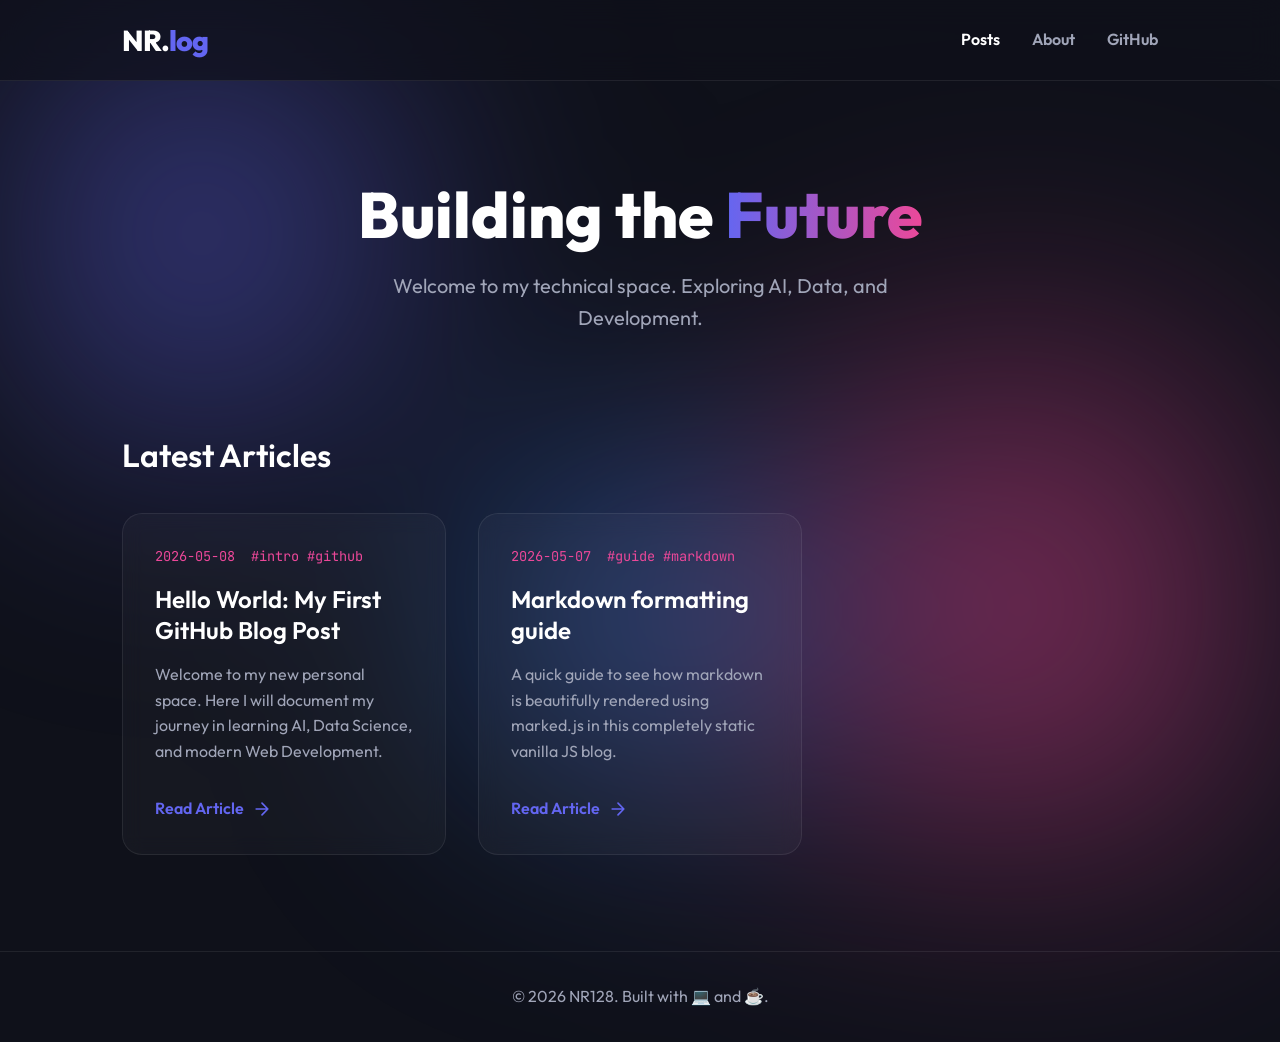
==== index.html @ c3692f47 "Initial commit for beautiful static GitHub blog" ====
<!DOCTYPE html>
<html lang="ko">
<head>
    <meta charset="UTF-8">
    <meta name="viewport" content="width=device-width, initial-scale=1.0">
    <title>NR's Tech Space</title>
    <meta name="description" content="Personal blog and portfolio of NR128">
    <!-- Google Fonts -->
    <link rel="preconnect" href="https://fonts.googleapis.com">
    <link rel="preconnect" href="https://fonts.gstatic.com" crossorigin>
    <link href="https://fonts.googleapis.com/css2?family=Outfit:wght@300;400;600;800&family=JetBrains+Mono:wght@400;700&display=swap" rel="stylesheet">
    <link rel="stylesheet" href="styles.css">
</head>
<body>
    <div class="background-blobs">
        <div class="blob blob-1"></div>
        <div class="blob blob-2"></div>
        <div class="blob blob-3"></div>
    </div>

    <header class="glass-header">
        <div class="container header-content">
            <a href="index.html" class="logo">NR.<span>log</span></a>
            <nav>
                <ul class="nav-links">
                    <li><a href="index.html" class="active">Posts</a></li>
                    <li><a href="#">About</a></li>
                    <li><a href="https://github.com/NR128" target="_blank" rel="noopener noreferrer">GitHub</a></li>
                </ul>
            </nav>
        </div>
    </header>

    <main class="container">
        <section class="hero">
            <h1>Building the <span>Future</span></h1>
            <p>Welcome to my technical space. Exploring AI, Data, and Development.</p>
        </section>

        <section class="posts-section">
            <h2 class="section-title">Latest Articles</h2>
            <div id="posts-container" class="posts-grid">
                <!-- Posts will be dynamically loaded here by app.js -->
            </div>
        </section>
    </main>

    <footer>
        <div class="container">
            <p>&copy; 2026 NR128. Built with 💻 and ☕.</p>
        </div>
    </footer>

    <script src="app.js"></script>
</body>
</html>
---- styles.css ----
:root {
    /* Color Palette */
    --bg-dark: #0f111a;
    --bg-card: rgba(255, 255, 255, 0.03);
    --bg-card-hover: rgba(255, 255, 255, 0.08);
    --text-primary: #ffffff;
    --text-secondary: #a0a5b8;
    --accent-primary: #6366f1;
    --accent-secondary: #ec4899;
    --border-color: rgba(255, 255, 255, 0.08);
    
    /* Typography */
    --font-sans: 'Outfit', sans-serif;
    --font-mono: 'JetBrains Mono', monospace;
}

* {
    margin: 0;
    padding: 0;
    box-sizing: border-box;
}

body {
    background-color: var(--bg-dark);
    color: var(--text-primary);
    font-family: var(--font-sans);
    line-height: 1.6;
    overflow-x: hidden;
    position: relative;
    min-height: 100vh;
    display: flex;
    flex-direction: column;
}

.container {
    max-width: 1100px;
    margin: 0 auto;
    padding: 0 2rem;
    width: 100%;
}

a {
    color: inherit;
    text-decoration: none;
    transition: all 0.3s ease;
}

/* Background Animations */
.background-blobs {
    position: fixed;
    top: 0;
    left: 0;
    width: 100vw;
    height: 100vh;
    z-index: -1;
    overflow: hidden;
    filter: blur(120px);
}

.blob {
    position: absolute;
    border-radius: 50%;
    animation: float 20s infinite ease-in-out alternate;
    opacity: 0.6;
}

.blob-1 {
    top: -10%;
    left: -10%;
    width: 50vw;
    height: 50vw;
    background: radial-gradient(circle, var(--accent-primary) 0%, transparent 70%);
}

.blob-2 {
    bottom: -10%;
    right: -10%;
    width: 60vw;
    height: 60vw;
    background: radial-gradient(circle, var(--accent-secondary) 0%, transparent 70%);
    animation-delay: -10s;
}

.blob-3 {
    top: 40%;
    left: 30%;
    width: 40vw;
    height: 40vw;
    background: radial-gradient(circle, #3b82f6 0%, transparent 70%);
    animation-delay: -5s;
}

@keyframes float {
    0% { transform: translate(0, 0) scale(1); }
    100% { transform: translate(10%, 15%) scale(1.2); }
}

/* Header & Glassmorphism */
.glass-header {
    background: rgba(15, 17, 26, 0.7);
    backdrop-filter: blur(16px);
    -webkit-backdrop-filter: blur(16px);
    border-bottom: 1px solid var(--border-color);
    position: sticky;
    top: 0;
    z-index: 100;
}

.header-content {
    display: flex;
    justify-content: space-between;
    align-items: center;
    height: 80px;
}

.logo {
    font-size: 1.8rem;
    font-weight: 800;
    letter-spacing: -1px;
}

.logo span {
    color: var(--accent-primary);
}

.nav-links {
    display: flex;
    list-style: none;
    gap: 2rem;
}

.nav-links a {
    font-weight: 600;
    font-size: 1rem;
    color: var(--text-secondary);
}

.nav-links a:hover, .nav-links a.active {
    color: var(--text-primary);
}

/* Hero Section */
.hero {
    padding: 6rem 0 4rem;
    text-align: center;
}

.hero h1 {
    font-size: 4rem;
    font-weight: 800;
    margin-bottom: 1rem;
    line-height: 1.2;
}

.hero h1 span {
    background: linear-gradient(to right, var(--accent-primary), var(--accent-secondary));
    -webkit-background-clip: text;
    -webkit-text-fill-color: transparent;
}

.hero p {
    font-size: 1.25rem;
    color: var(--text-secondary);
    max-width: 600px;
    margin: 0 auto;
}

/* Posts Grid */
.posts-section {
    padding: 2rem 0 6rem;
    flex: 1;
}

.section-title {
    font-size: 2rem;
    font-weight: 600;
    margin-bottom: 2rem;
}

.posts-grid {
    display: grid;
    grid-template-columns: repeat(auto-fill, minmax(320px, 1fr));
    gap: 2rem;
}

/* Post Card */
.post-card {
    background: var(--bg-card);
    border: 1px solid var(--border-color);
    border-radius: 20px;
    padding: 2rem;
    transition: all 0.4s cubic-bezier(0.175, 0.885, 0.32, 1.275);
    display: flex;
    flex-direction: column;
    height: 100%;
    cursor: pointer;
    backdrop-filter: blur(10px);
}

.post-card:hover {
    transform: translateY(-10px);
    background: var(--bg-card-hover);
    border-color: rgba(255, 255, 255, 0.2);
    box-shadow: 0 20px 40px rgba(0, 0, 0, 0.3);
}

.post-meta {
    font-family: var(--font-mono);
    font-size: 0.85rem;
    color: var(--accent-secondary);
    margin-bottom: 1rem;
    display: flex;
    gap: 1rem;
}

.post-title {
    font-size: 1.5rem;
    font-weight: 600;
    margin-bottom: 1rem;
    line-height: 1.3;
}

.post-excerpt {
    color: var(--text-secondary);
    font-size: 1rem;
    margin-bottom: 2rem;
    flex-grow: 1;
}

.read-more {
    font-weight: 600;
    color: var(--accent-primary);
    display: flex;
    align-items: center;
    gap: 0.5rem;
    margin-top: auto;
}

.post-card:hover .read-more {
    color: var(--text-primary);
}

/* Markdown Content Styling (for post.html) */
.post-content {
    background: var(--bg-card);
    border: 1px solid var(--border-color);
    border-radius: 20px;
    padding: 3rem;
    margin-bottom: 4rem;
    backdrop-filter: blur(10px);
}

.post-content h1 {
    font-size: 2.5rem;
    margin-bottom: 0.5rem;
}

.post-content h2 {
    font-size: 1.8rem;
    margin: 2rem 0 1rem;
    color: var(--accent-primary);
}

.post-content p {
    margin-bottom: 1.5rem;
    font-size: 1.1rem;
    color: var(--text-secondary);
}

.post-content pre {
    background: #000;
    padding: 1.5rem;
    border-radius: 12px;
    overflow-x: auto;
    margin-bottom: 1.5rem;
    border: 1px solid rgba(255,255,255,0.1);
}

.post-content code {
    font-family: var(--font-mono);
    color: var(--accent-secondary);
}

/* Footer */
footer {
    padding: 2rem 0;
    text-align: center;
    color: var(--text-secondary);
    border-top: 1px solid var(--border-color);
    margin-top: auto;
}

/* Responsive */
@media (max-width: 768px) {
    .hero h1 { font-size: 3rem; }
    .post-content { padding: 1.5rem; }
}
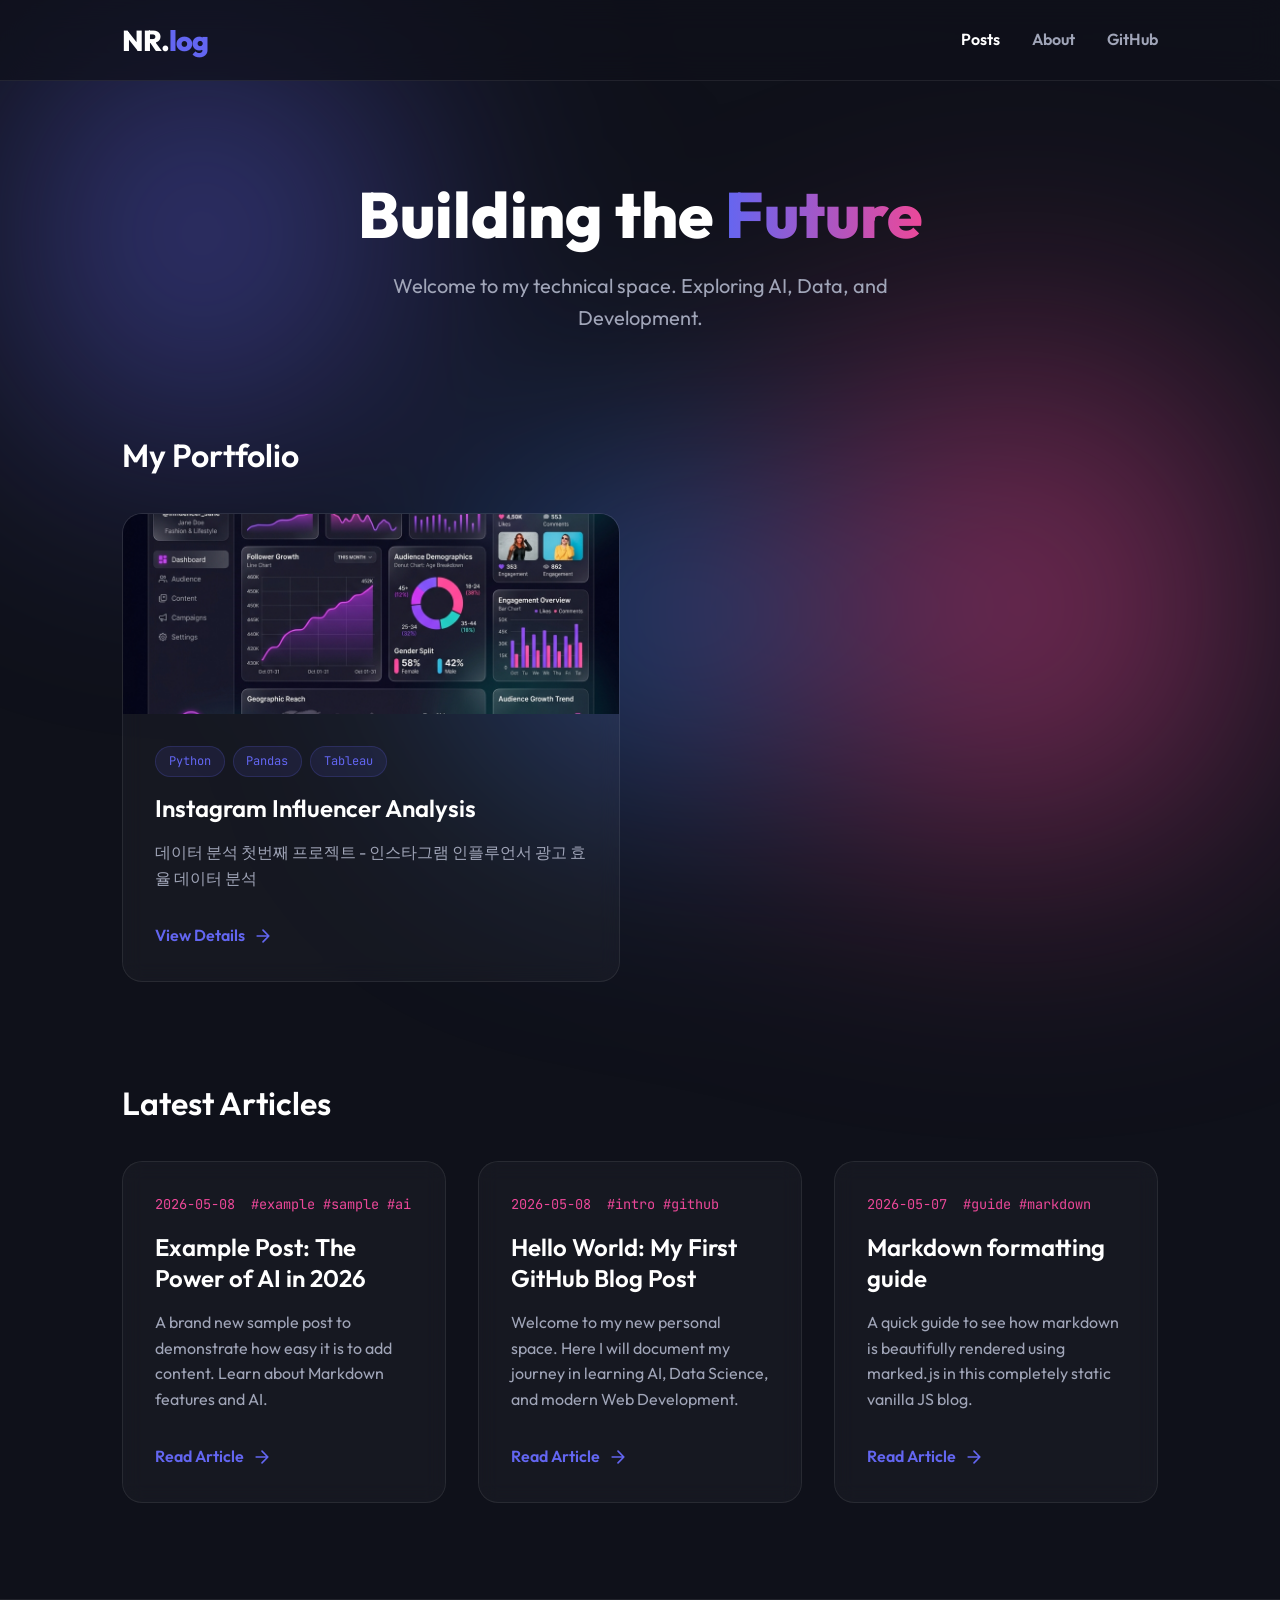
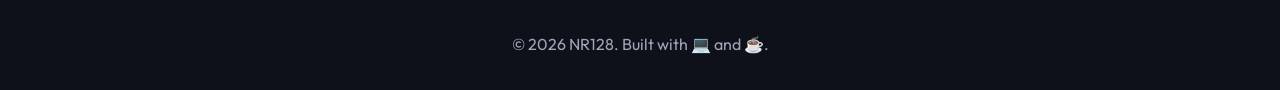
==== commit 92d02d17: "feat: Add Portfolio section and first project" ====
--- a/index.html
+++ b/index.html
@@ -37,6 +37,13 @@
             <p>Welcome to my technical space. Exploring AI, Data, and Development.</p>
         </section>
 
+        <section class="portfolio-section">
+            <h2 class="section-title">My Portfolio</h2>
+            <div id="portfolio-container" class="portfolio-grid">
+                <!-- Portfolio cards will be dynamically loaded here -->
+            </div>
+        </section>
+
         <section class="posts-section">
             <h2 class="section-title">Latest Articles</h2>
             <div id="posts-container" class="posts-grid">
--- a/styles.css
+++ b/styles.css
@@ -183,6 +183,77 @@
     gap: 2rem;
 }
 
+/* Portfolio Section */
+.portfolio-section {
+    padding: 2rem 0 4rem;
+}
+
+.portfolio-grid {
+    display: grid;
+    grid-template-columns: repeat(auto-fill, minmax(350px, 1fr));
+    gap: 2.5rem;
+}
+
+.portfolio-card {
+    background: var(--bg-card);
+    border: 1px solid var(--border-color);
+    border-radius: 20px;
+    overflow: hidden;
+    transition: all 0.4s cubic-bezier(0.175, 0.885, 0.32, 1.275);
+    display: flex;
+    flex-direction: column;
+    cursor: pointer;
+    backdrop-filter: blur(10px);
+}
+
+.portfolio-card:hover {
+    transform: translateY(-10px);
+    background: var(--bg-card-hover);
+    border-color: rgba(255, 255, 255, 0.2);
+    box-shadow: 0 20px 40px rgba(0, 0, 0, 0.3);
+}
+
+.portfolio-image {
+    width: 100%;
+    height: 200px;
+    overflow: hidden;
+}
+
+.portfolio-image img {
+    width: 100%;
+    height: 100%;
+    object-fit: cover;
+    transition: transform 0.5s ease;
+}
+
+.portfolio-card:hover .portfolio-image img {
+    transform: scale(1.05);
+}
+
+.portfolio-content {
+    padding: 2rem;
+    display: flex;
+    flex-direction: column;
+    flex-grow: 1;
+}
+
+.portfolio-tags {
+    display: flex;
+    gap: 0.5rem;
+    flex-wrap: wrap;
+    margin-bottom: 1rem;
+}
+
+.portfolio-tags span {
+    font-size: 0.75rem;
+    padding: 0.3rem 0.8rem;
+    background: rgba(99, 102, 241, 0.1);
+    color: var(--accent-primary);
+    border-radius: 20px;
+    border: 1px solid rgba(99, 102, 241, 0.2);
+    font-family: var(--font-mono);
+}
+
 /* Post Card */
 .post-card {
     background: var(--bg-card);
@@ -255,6 +326,13 @@
     margin-bottom: 0.5rem;
 }
 
+.post-content img {
+    max-width: 100%;
+    border-radius: 12px;
+    margin: 2rem 0;
+    box-shadow: 0 10px 30px rgba(0,0,0,0.5);
+}
+
 .post-content h2 {
     font-size: 1.8rem;
     margin: 2rem 0 1rem;
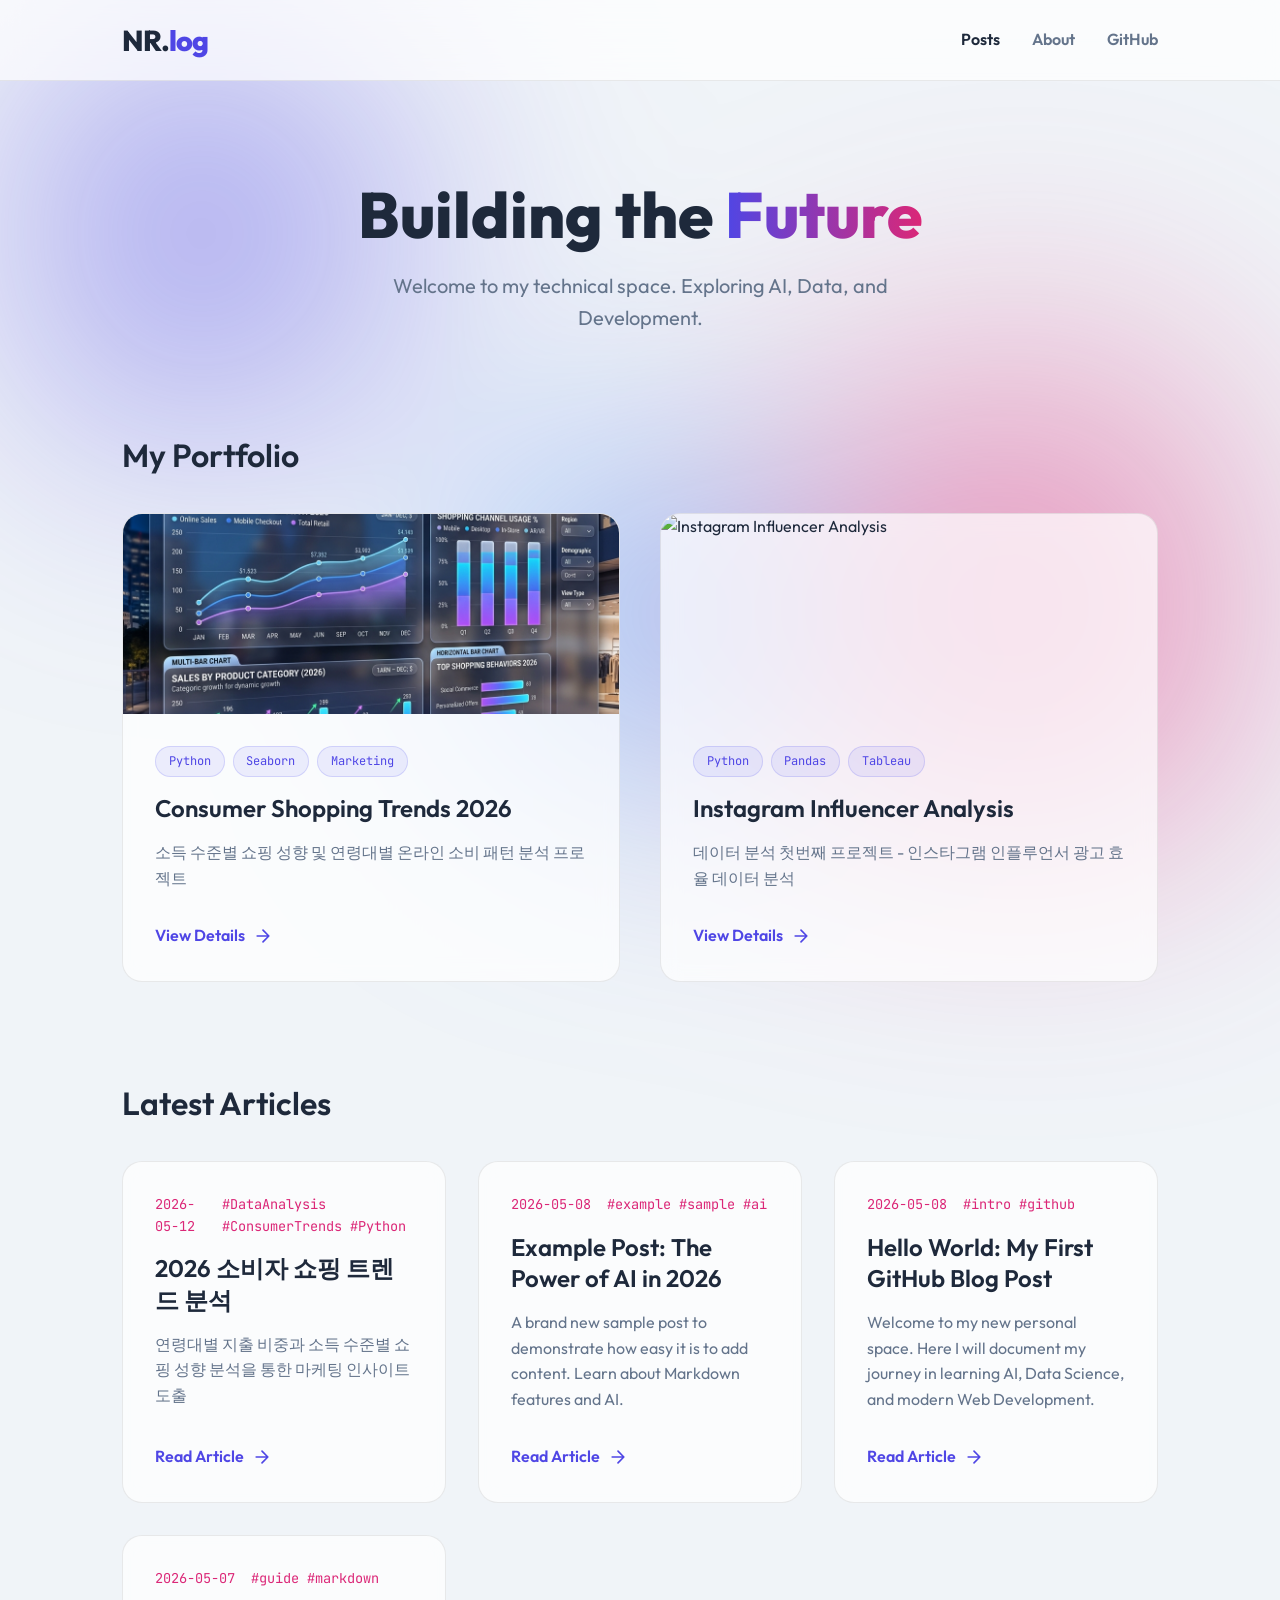
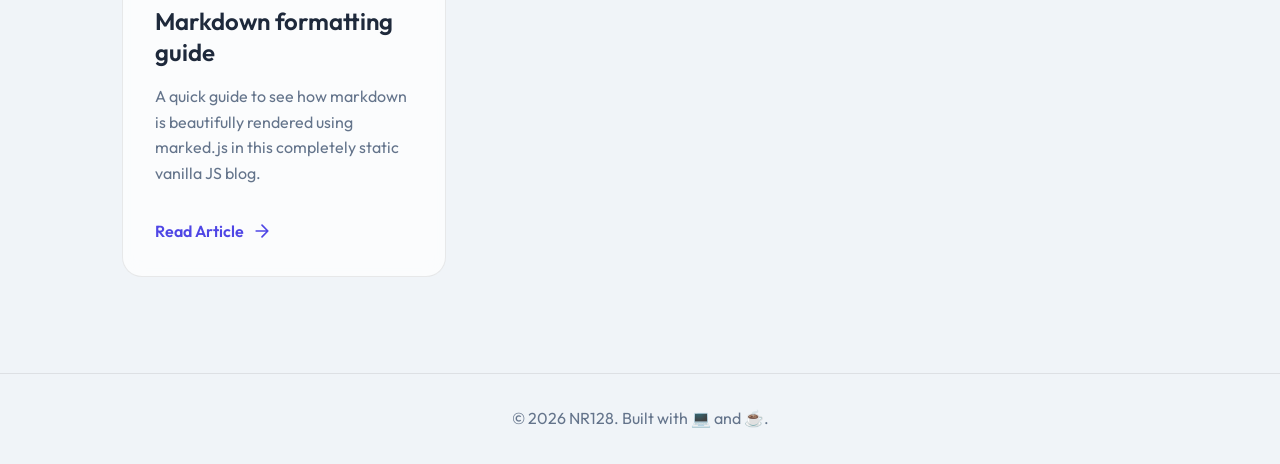
==== commit 8a149508: "feat: add AI chatbot widget" ====
--- a/index.html
+++ b/index.html
@@ -59,5 +59,24 @@
     </footer>
 
     <script src="app.js"></script>
+
+    <!-- ===== 포트폴리오 AI 챗봇 ===== -->
+    <script>
+        window.ChatWidgetConfig = {
+            webhook: {
+                url: 'https://your-address.app.n8n.cloud/webhook/chat'
+            },
+            branding: {
+                name: 'Portfolio AI',
+                welcomeText: '안녕하세요! 저에 대해 궁금한 점을 물어보세요 😊',
+                responseTimeText: '잠시 후 답변드릴게요'
+            },
+            style: {
+                primaryColor: '#5c6bc0',
+                position: 'right'
+            }
+        };
+    </script>
+    <script src="https://cdn.jsdelivr.net/gh/juansebsol/n8n-chatbot-template@latest/chat-widget.js"></script>
 </body>
 </html>
--- a/styles.css
+++ b/styles.css
@@ -1,13 +1,13 @@
 :root {
     /* Color Palette */
-    --bg-dark: #0f111a;
-    --bg-card: rgba(255, 255, 255, 0.03);
-    --bg-card-hover: rgba(255, 255, 255, 0.08);
-    --text-primary: #ffffff;
-    --text-secondary: #a0a5b8;
-    --accent-primary: #6366f1;
-    --accent-secondary: #ec4899;
-    --border-color: rgba(255, 255, 255, 0.08);
+    --bg-dark: #f0f4f8;
+    --bg-card: rgba(255, 255, 255, 0.7);
+    --bg-card-hover: rgba(255, 255, 255, 0.95);
+    --text-primary: #1e293b;
+    --text-secondary: #64748b;
+    --accent-primary: #4f46e5;
+    --accent-secondary: #db2777;
+    --border-color: rgba(0, 0, 0, 0.08);
     
     /* Typography */
     --font-sans: 'Outfit', sans-serif;
@@ -97,7 +97,7 @@
 
 /* Header & Glassmorphism */
 .glass-header {
-    background: rgba(15, 17, 26, 0.7);
+    background: rgba(255, 255, 255, 0.7);
     backdrop-filter: blur(16px);
     -webkit-backdrop-filter: blur(16px);
     border-bottom: 1px solid var(--border-color);
@@ -209,8 +209,8 @@
 .portfolio-card:hover {
     transform: translateY(-10px);
     background: var(--bg-card-hover);
-    border-color: rgba(255, 255, 255, 0.2);
-    box-shadow: 0 20px 40px rgba(0, 0, 0, 0.3);
+    border-color: rgba(0, 0, 0, 0.1);
+    box-shadow: 0 20px 40px rgba(0, 0, 0, 0.05);
 }
 
 .portfolio-image {
@@ -271,8 +271,8 @@
 .post-card:hover {
     transform: translateY(-10px);
     background: var(--bg-card-hover);
-    border-color: rgba(255, 255, 255, 0.2);
-    box-shadow: 0 20px 40px rgba(0, 0, 0, 0.3);
+    border-color: rgba(0, 0, 0, 0.1);
+    box-shadow: 0 20px 40px rgba(0, 0, 0, 0.05);
 }
 
 .post-meta {
@@ -330,7 +330,7 @@
     max-width: 100%;
     border-radius: 12px;
     margin: 2rem 0;
-    box-shadow: 0 10px 30px rgba(0,0,0,0.5);
+    box-shadow: 0 10px 30px rgba(0,0,0,0.1);
 }
 
 .post-content h2 {
@@ -346,12 +346,12 @@
 }
 
 .post-content pre {
-    background: #000;
+    background: #f8fafc;
     padding: 1.5rem;
     border-radius: 12px;
     overflow-x: auto;
     margin-bottom: 1.5rem;
-    border: 1px solid rgba(255,255,255,0.1);
+    border: 1px solid var(--border-color);
 }
 
 .post-content code {
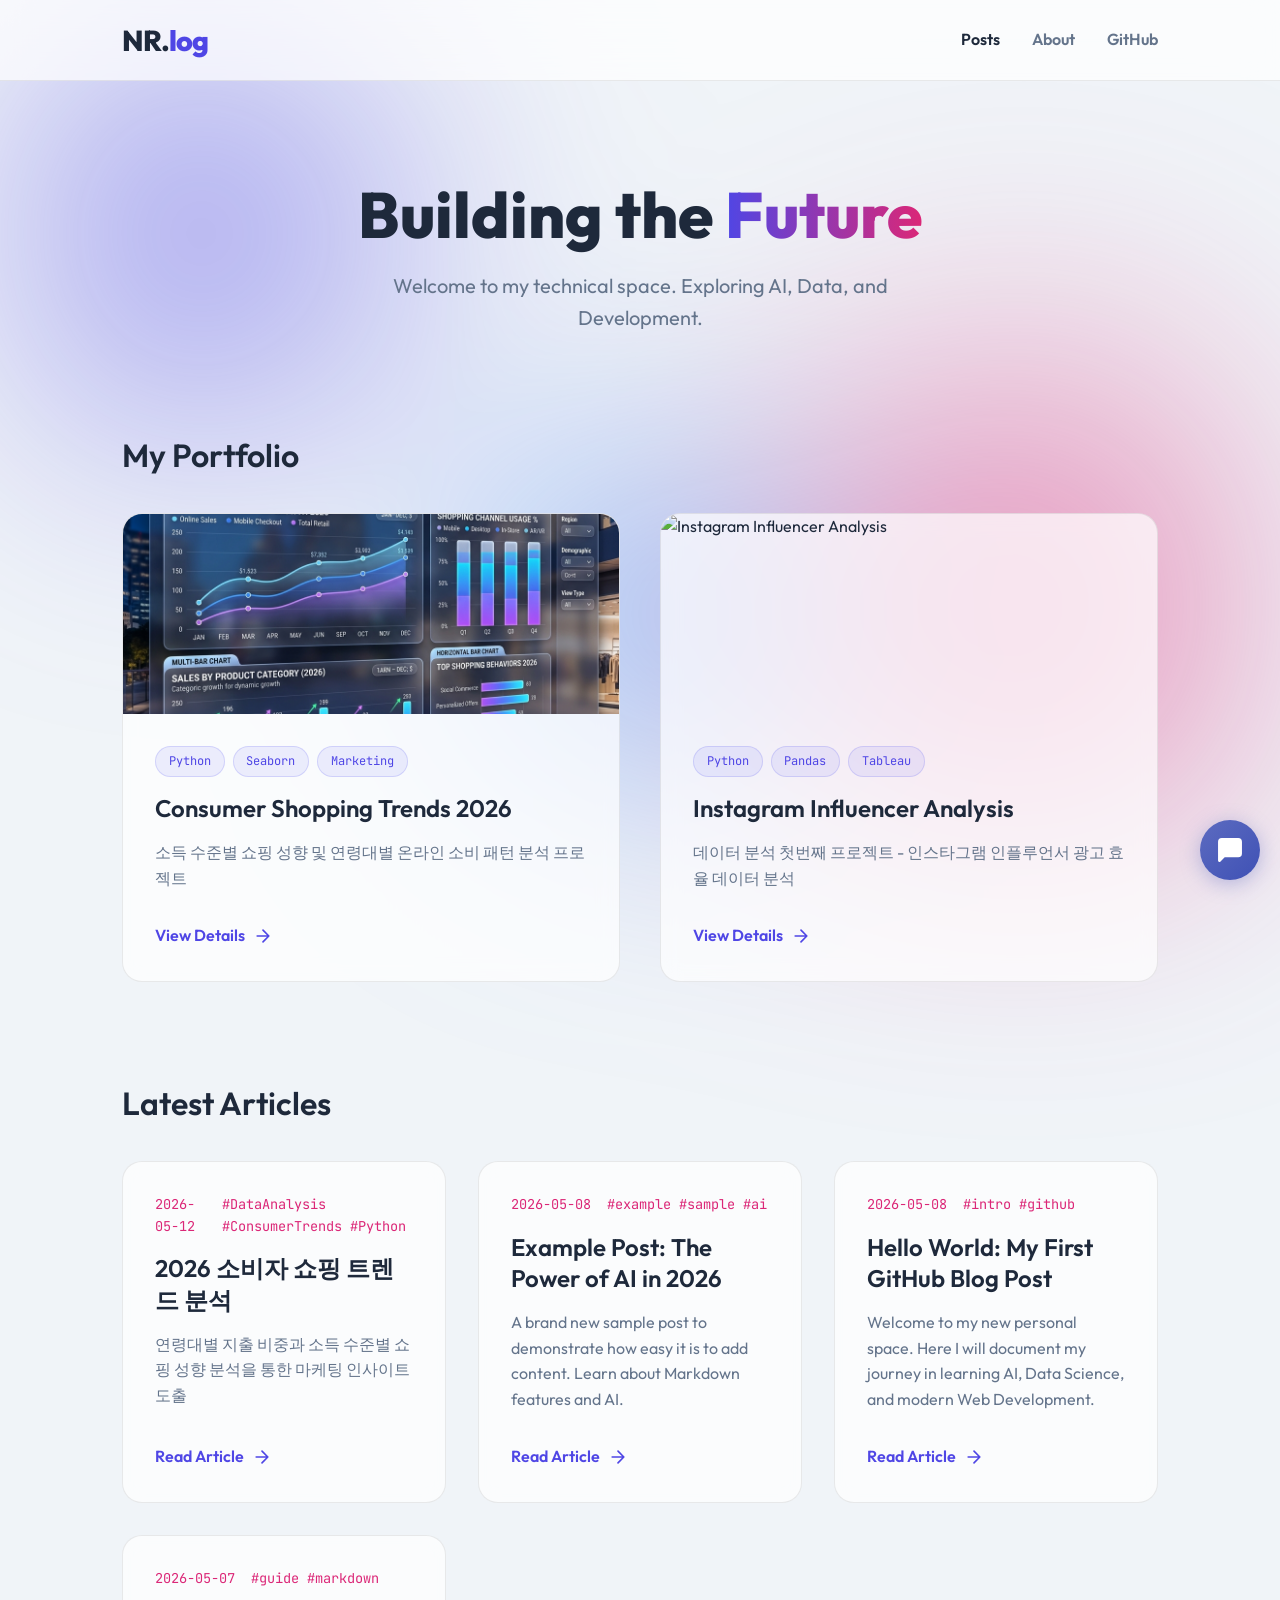
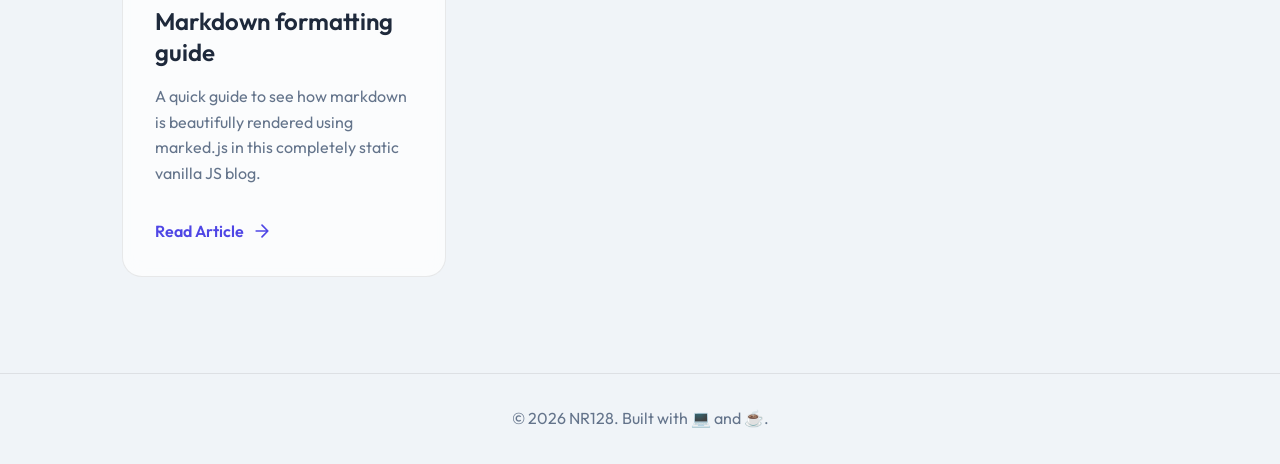
==== commit 6a7bc6f9: "feat: customize chat widget to load input screen immediately" ====
--- a/index.html
+++ b/index.html
@@ -64,7 +64,7 @@
     <script>
         window.ChatWidgetConfig = {
             webhook: {
-                url: 'https://your-address.app.n8n.cloud/webhook/chat'
+                url: 'https://nrl.app.n8n.cloud/webhook-test/chat'
             },
             branding: {
                 name: 'Portfolio AI',
@@ -77,6 +77,6 @@
             }
         };
     </script>
-    <script src="https://cdn.jsdelivr.net/gh/juansebsol/n8n-chatbot-template@latest/chat-widget.js"></script>
+    <script src="js/chat-widget.js"></script>
 </body>
 </html>
